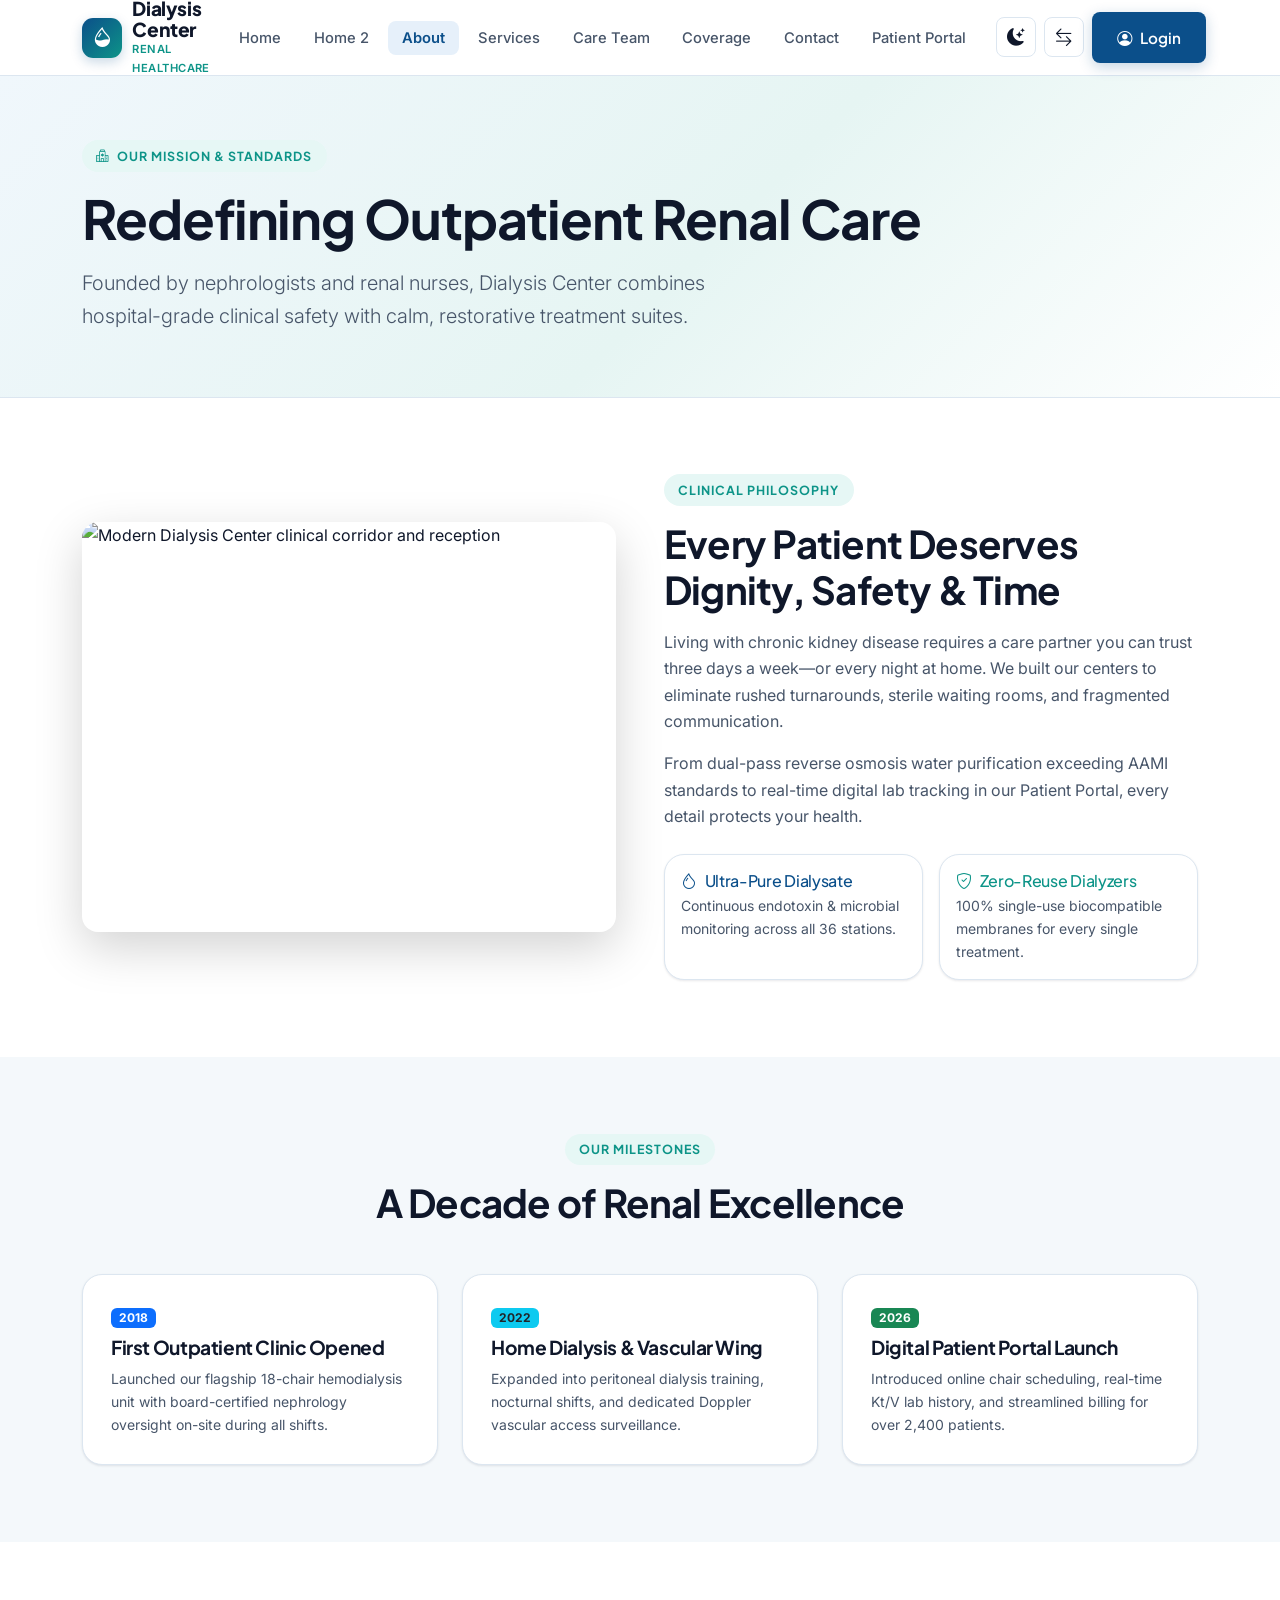
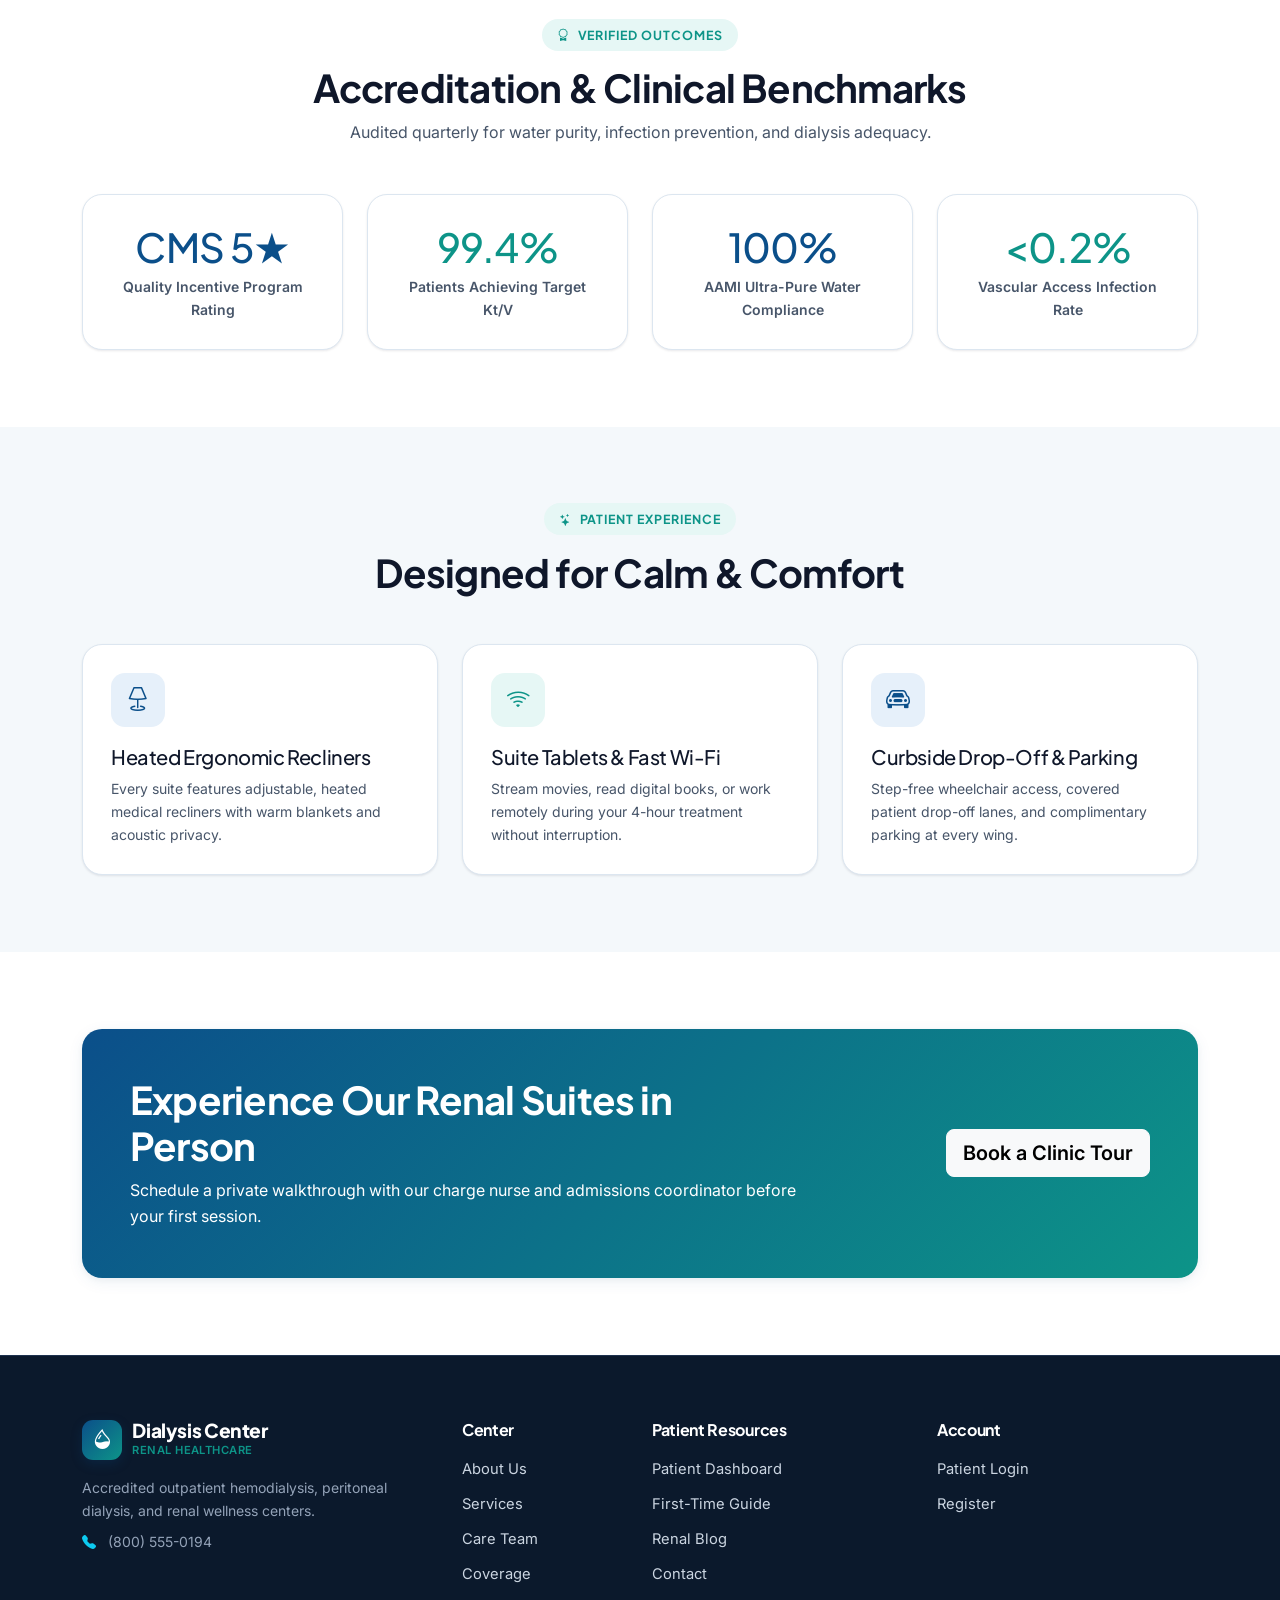
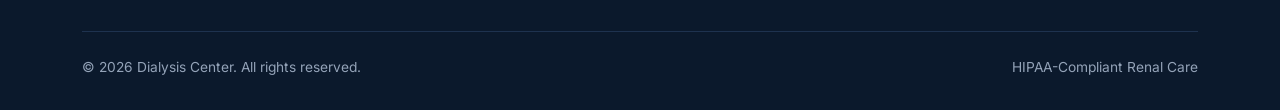
==== about.html @ 507a1071 "Add Dialysis Center website" ====
<!DOCTYPE html>
<html lang="en">

<head>
  <meta charset="UTF-8">
  <meta name="viewport" content="width=device-width, initial-scale=1.0">
  <title>About Us | Dialysis Center</title>
  <meta name="description" content="Learn about Dialysis Center's clinical mission, ultra-pure water filtration standards, infection control, and patient-first renal care facilities.">
  <link rel="icon" type="image/svg+xml" href="assets/images/favicon.svg">

  <link href="https://cdn.jsdelivr.net/npm/bootstrap@5.3.3/dist/css/bootstrap.min.css" rel="stylesheet">
  <link href="https://cdn.jsdelivr.net/npm/bootstrap-icons@1.11.3/font/bootstrap-icons.min.css" rel="stylesheet">
  <link rel="stylesheet" href="assets/css/style.css">
  <link rel="stylesheet" href="assets/css/rtl.css">
</head>

<body>
  <a href="#main-content" class="skip-link">Skip to main content</a>

  <header class="site-navbar">
    <div class="container h-100 d-flex align-items-center justify-content-between gap-3">
      <a href="index.html" class="navbar-brand-wrap">
        <span class="brand-mark"><i class="bi bi-droplet-half"></i></span>
        <span>
          <span class="brand-title d-block">Dialysis Center</span>
          <span class="brand-subtitle">Renal Healthcare</span>
        </span>
      </a>
      <nav class="d-none d-lg-block" aria-label="Primary Navigation">
        <ul class="nav-links-desktop">
          <li><a href="index.html" class="nav-item-link">Home</a></li>
          <li><a href="home2.html" class="nav-item-link">Home 2</a></li>
          <li><a href="about.html" class="nav-item-link active">About</a></li>
          <li><a href="services.html" class="nav-item-link">Services</a></li>
          <li><a href="care-team.html" class="nav-item-link">Care Team</a></li>
          <li><a href="pricing.html" class="nav-item-link">Coverage</a></li>
          <li><a href="contact.html" class="nav-item-link">Contact</a></li>
          <li><a href="patient-dashboard.html" class="nav-item-link">Patient Portal</a></li>
        </ul>
      </nav>
      <div class="d-flex align-items-center gap-2">
        <button type="button" class="icon-btn theme-toggle" aria-label="Toggle color theme"><i class="bi bi-moon-stars-fill"></i></button>
        <button type="button" class="icon-btn rtl-toggle d-none d-sm-inline-flex" aria-label="Toggle RTL"><i class="bi bi-arrow-left-right"></i></button>
        <a href="login.html" class="btn-medical btn-medical-primary d-none d-md-inline-flex"><i class="bi bi-person-circle"></i> Login</a>
        <button type="button" class="icon-btn nav-toggle d-lg-none" aria-label="Open menu"><i class="bi bi-list fs-4"></i></button>
      </div>
    </div>
  </header>

  <div class="drawer-overlay" id="drawerOverlay"></div>
  <aside class="mobile-drawer" id="mobileDrawer" aria-label="Mobile Navigation">
    <div class="d-flex align-items-center justify-content-between pb-3 border-bottom">
      <a href="index.html" class="navbar-brand-wrap"><span class="brand-mark"><i class="bi bi-droplet-half"></i></span><span class="brand-title">Dialysis Center</span></a>
      <button type="button" class="icon-btn drawer-close" aria-label="Close menu"><i class="bi bi-x-lg"></i></button>
    </div>
    <nav class="drawer-nav-list">
      <a href="index.html"><i class="bi bi-house-heart"></i> Home</a>
      <a href="home2.html"><i class="bi bi-house-add"></i> Home 2</a>
      <a href="about.html" class="active"><i class="bi bi-hospital"></i> About Us</a>
      <a href="services.html"><i class="bi bi-heart-pulse"></i> Dialysis Services</a>
      <a href="care-team.html"><i class="bi bi-people"></i> Care Team</a>
      <a href="first-time-guide.html"><i class="bi bi-journal-medical"></i> First-Time Guide</a>
      <a href="pricing.html"><i class="bi bi-shield-check"></i> Insurance &amp; Coverage</a>
      <a href="blog.html"><i class="bi bi-newspaper"></i> Renal Health Blog</a>
      <a href="contact.html"><i class="bi bi-telephone"></i> Contact</a>
      <a href="patient-dashboard.html"><i class="bi bi-speedometer2"></i> Patient Dashboard</a>
    </nav>
    <div class="mt-auto pt-3 border-top d-grid gap-2">
      <a href="login.html" class="btn-medical btn-medical-primary w-100">Patient Login</a>
      <a href="register.html" class="btn-medical btn-medical-outline w-100">Register Account</a>
    </div>
  </aside>

  <main id="main-content">
    <section class="page-banner">
      <div class="container">
        <span class="section-eyebrow"><i class="bi bi-hospital"></i> Our Mission &amp; Standards</span>
        <h1 class="mb-3">Redefining Outpatient Renal Care</h1>
        <p class="lead mb-0" style="max-width: 700px;">
          Founded by nephrologists and renal nurses, Dialysis Center combines hospital-grade clinical safety with calm, restorative treatment suites.
        </p>
      </div>
    </section>

    <section class="section-pad">
      <div class="container">
        <div class="row align-items-center g-5">
          <div class="col-lg-6 reveal">
            <img src="https://images.unsplash.com/photo-1519494026892-80bbd2d6fd0d?auto=format&fit=crop&w=1200&q=80" alt="Modern Dialysis Center clinical corridor and reception" class="rounded-4 shadow-lg w-100" style="height: 410px; object-fit: cover;">
          </div>
          <div class="col-lg-6 reveal">
            <span class="section-eyebrow">Clinical Philosophy</span>
            <h2 class="mb-3">Every Patient Deserves Dignity, Safety &amp; Time</h2>
            <p class="mb-3">
              Living with chronic kidney disease requires a care partner you can trust three days a week—or every night at home. We built our centers to eliminate rushed turnarounds, sterile waiting rooms, and fragmented communication.
            </p>
            <p class="mb-4">
              From dual-pass reverse osmosis water purification exceeding AAMI standards to real-time digital lab tracking in our Patient Portal, every detail protects your health.
            </p>
            <div class="row g-3">
              <div class="col-sm-6">
                <div class="medical-card p-3">
                  <h5 class="h6 mb-1" style="color: var(--brand-blue);"><i class="bi bi-droplet me-2"></i>Ultra-Pure Dialysate</h5>
                  <p class="small mb-0">Continuous endotoxin &amp; microbial monitoring across all 36 stations.</p>
                </div>
              </div>
              <div class="col-sm-6">
                <div class="medical-card p-3">
                  <h5 class="h6 mb-1" style="color: var(--brand-teal);"><i class="bi bi-shield-check me-2"></i>Zero-Reuse Dialyzers</h5>
                  <p class="small mb-0">100% single-use biocompatible membranes for every single treatment.</p>
                </div>
              </div>
            </div>
          </div>
        </div>
      </div>
    </section>

    <section class="section-pad bg-clinical-alt">
      <div class="container">
        <div class="text-center mb-5">
          <span class="section-eyebrow">Our Milestones</span>
          <h2 class="mb-2">A Decade of Renal Excellence</h2>
        </div>
        <div class="row g-4">
          <div class="col-md-4 reveal">
            <div class="medical-card">
              <span class="badge bg-primary mb-2">2018</span>
              <h4>First Outpatient Clinic Opened</h4>
              <p class="small mb-0">Launched our flagship 18-chair hemodialysis unit with board-certified nephrology oversight on-site during all shifts.</p>
            </div>
          </div>
          <div class="col-md-4 reveal">
            <div class="medical-card">
              <span class="badge bg-info text-dark mb-2">2022</span>
              <h4>Home Dialysis &amp; Vascular Wing</h4>
              <p class="small mb-0">Expanded into peritoneal dialysis training, nocturnal shifts, and dedicated Doppler vascular access surveillance.</p>
            </div>
          </div>
          <div class="col-md-4 reveal">
            <div class="medical-card">
              <span class="badge bg-success mb-2">2026</span>
              <h4>Digital Patient Portal Launch</h4>
              <p class="small mb-0">Introduced online chair scheduling, real-time Kt/V lab history, and streamlined billing for over 2,400 patients.</p>
            </div>
          </div>
        </div>
      </div>
    </section>

    <!-- Section: Accreditation & Clinical Quality -->
    <section class="section-pad">
      <div class="container">
        <div class="text-center mb-5">
          <span class="section-eyebrow"><i class="bi bi-award"></i> Verified Outcomes</span>
          <h2 class="mb-2">Accreditation &amp; Clinical Benchmarks</h2>
          <p class="mb-0 mx-auto" style="max-width: 640px;">Audited quarterly for water purity, infection prevention, and dialysis adequacy.</p>
        </div>
        <div class="row g-4 align-items-stretch">
          <div class="col-sm-6 col-lg-3 reveal">
            <div class="medical-card text-center d-flex flex-column justify-content-center h-100">
              <h3 class="h1 mb-1" style="color: var(--brand-blue);">CMS 5★</h3>
              <p class="small fw-semibold mb-0">Quality Incentive Program Rating</p>
            </div>
          </div>
          <div class="col-sm-6 col-lg-3 reveal">
            <div class="medical-card text-center d-flex flex-column justify-content-center h-100">
              <h3 class="h1 mb-1" style="color: var(--brand-teal);">99.4%</h3>
              <p class="small fw-semibold mb-0">Patients Achieving Target Kt/V</p>
            </div>
          </div>
          <div class="col-sm-6 col-lg-3 reveal">
            <div class="medical-card text-center d-flex flex-column justify-content-center h-100">
              <h3 class="h1 mb-1" style="color: var(--brand-blue);">100%</h3>
              <p class="small fw-semibold mb-0">AAMI Ultra-Pure Water Compliance</p>
            </div>
          </div>
          <div class="col-sm-6 col-lg-3 reveal">
            <div class="medical-card text-center d-flex flex-column justify-content-center h-100">
              <h3 class="h1 mb-1" style="color: var(--brand-teal);">&lt;0.2%</h3>
              <p class="small fw-semibold mb-0">Vascular Access Infection Rate</p>
            </div>
          </div>
        </div>
      </div>
    </section>

    <!-- Section: Patient Comfort & Amenities -->
    <section class="section-pad bg-clinical-alt">
      <div class="container">
        <div class="text-center mb-5">
          <span class="section-eyebrow"><i class="bi bi-stars"></i> Patient Experience</span>
          <h2 class="mb-2">Designed for Calm &amp; Comfort</h2>
        </div>
        <div class="row g-4 align-items-stretch">
          <div class="col-md-4 reveal">
            <div class="medical-card d-flex flex-column h-100">
              <div class="icon-box-lg"><i class="bi bi-lamp"></i></div>
              <h4 class="h5 mb-2">Heated Ergonomic Recliners</h4>
              <p class="small mb-0 mt-auto">Every suite features adjustable, heated medical recliners with warm blankets and acoustic privacy.</p>
            </div>
          </div>
          <div class="col-md-4 reveal">
            <div class="medical-card d-flex flex-column h-100">
              <div class="icon-box-lg icon-box-teal"><i class="bi bi-wifi"></i></div>
              <h4 class="h5 mb-2">Suite Tablets &amp; Fast Wi-Fi</h4>
              <p class="small mb-0 mt-auto">Stream movies, read digital books, or work remotely during your 4-hour treatment without interruption.</p>
            </div>
          </div>
          <div class="col-md-4 reveal">
            <div class="medical-card d-flex flex-column h-100">
              <div class="icon-box-lg"><i class="bi bi-car-front"></i></div>
              <h4 class="h5 mb-2">Curbside Drop-Off &amp; Parking</h4>
              <p class="small mb-0 mt-auto">Step-free wheelchair access, covered patient drop-off lanes, and complimentary parking at every wing.</p>
            </div>
          </div>
        </div>
      </div>
    </section>

    <!-- Section: Tour CTA -->
    <section class="section-pad">
      <div class="container">
        <div class="stat-card-highlight p-4 p-md-5">
          <div class="row align-items-center g-4">
            <div class="col-lg-8">
              <h2 class="mb-2">Experience Our Renal Suites in Person</h2>
              <p class="mb-0 opacity-90">Schedule a private walkthrough with our charge nurse and admissions coordinator before your first session.</p>
            </div>
            <div class="col-lg-4 text-lg-end">
              <a href="contact.html" class="btn btn-light btn-lg fw-semibold">Book a Clinic Tour</a>
            </div>
          </div>
        </div>
      </div>
    </section>
  </main>

  <footer class="site-footer">
    <div class="container">
      <div class="row g-4">
        <div class="col-lg-4">
          <a href="index.html" class="navbar-brand-wrap mb-3">
            <span class="brand-mark"><i class="bi bi-droplet-half"></i></span>
            <span><span class="brand-title d-block">Dialysis Center</span><span class="brand-subtitle">Renal Healthcare</span></span>
          </a>
          <p class="small mb-2">Accredited outpatient hemodialysis, peritoneal dialysis, and renal wellness centers.</p>
          <p class="small mb-0"><i class="bi bi-telephone-fill me-2 text-info"></i> (800) 555-0194</p>
        </div>
        <div class="col-6 col-lg-2">
          <h6 class="fw-bold mb-3">Center</h6>
          <ul class="footer-links">
            <li><a href="about.html">About Us</a></li>
            <li><a href="services.html">Services</a></li>
            <li><a href="care-team.html">Care Team</a></li>
            <li><a href="pricing.html">Coverage</a></li>
          </ul>
        </div>
        <div class="col-6 col-lg-3">
          <h6 class="fw-bold mb-3">Patient Resources</h6>
          <ul class="footer-links">
            <li><a href="patient-dashboard.html">Patient Dashboard</a></li>
            <li><a href="first-time-guide.html">First-Time Guide</a></li>
            <li><a href="blog.html">Renal Blog</a></li>
            <li><a href="contact.html">Contact</a></li>
          </ul>
        </div>
        <div class="col-lg-3">
          <h6 class="fw-bold mb-3">Account</h6>
          <ul class="footer-links">
            <li><a href="login.html">Patient Login</a></li>
            <li><a href="register.html">Register</a></li>
          </ul>
        </div>
      </div>
      <div class="footer-bottom d-flex justify-content-between flex-wrap gap-2">
        <span>&copy; 2026 Dialysis Center. All rights reserved.</span>
        <span>HIPAA-Compliant Renal Care</span>
      </div>
    </div>
  </footer>

  <script src="https://cdn.jsdelivr.net/npm/bootstrap@5.3.3/dist/js/bootstrap.bundle.min.js"></script>
  <script src="assets/js/main.js"></script>
</body>
</html>
---- assets/css/style.css ----
/* ==========================================================================
   Dialysis Center - Renal Healthcare & Patient Portal Design System
   Palette: Medical Blue (#0B4F8A) x Calming Teal (#0D9488) x Crisp Clinical White
   Typography: Plus Jakarta Sans (Headings) & Inter (Body / UI)
   ========================================================================== */

@import url('https://fonts.googleapis.com/css2?family=Inter:wght@400;500;600;700&family=Plus+Jakarta+Sans:wght@500;600;700;800&display=swap');

:root {
  /* Light Theme Palette */
  --bg-primary: #FFFFFF;
  --bg-secondary: #F4F8FB;
  --bg-tertiary: #E8F1F8;
  --surface-card: #FFFFFF;
  --surface-elevated: #FFFFFF;

  --text-primary: #0F172A;
  --text-secondary: #475569;
  --text-muted: #64748B;

  --border-color: #DCE6F0;
  --border-strong: #CBD5E1;

  /* Brand Colors */
  --brand-blue: #0B4F8A;
  --brand-blue-hover: #083B68;
  --brand-blue-light: #E6F0FA;
  --brand-teal: #0D9488;
  --brand-teal-hover: #0F766E;
  --brand-teal-light: #E6F7F5;
  --brand-sky: #0284C7;

  /* Gradients */
  --gradient-hero: linear-gradient(135deg, #F0F7FC 0%, #E6F5F3 55%, #FFFFFF 100%);
  --gradient-primary: linear-gradient(135deg, #0B4F8A 0%, #0D9488 100%);
  --gradient-card: linear-gradient(180deg, rgba(11, 79, 138, 0.04) 0%, rgba(13, 148, 136, 0.02) 100%);

  /* Semantic Status */
  --status-success: #059669;
  --status-success-bg: #ECFDF5;
  --status-info: #0284C7;
  --status-info-bg: #F0F9FF;
  --status-warning: #D97706;
  --status-warning-bg: #FFFBEB;
  --status-danger: #DC2626;
  --status-danger-bg: #FEF2F2;

  /* Typography */
  --font-heading: 'Plus Jakarta Sans', system-ui, -apple-system, sans-serif;
  --font-body: 'Inter', system-ui, -apple-system, sans-serif;

  /* Shadows & Radii */
  --shadow-sm: 0 1px 3px rgba(15, 23, 42, 0.06), 0 1px 2px rgba(15, 23, 42, 0.04);
  --shadow-md: 0 4px 16px rgba(11, 79, 138, 0.07), 0 2px 6px rgba(15, 23, 42, 0.04);
  --shadow-lg: 0 16px 40px rgba(11, 79, 138, 0.11), 0 4px 12px rgba(15, 23, 42, 0.05);
  --radius-sm: 8px;
  --radius-md: 14px;
  --radius-lg: 20px;
  --radius-xl: 28px;

  /* Navbar Height */
  --nav-height: 76px;
  --sidebar-width: 272px;
}

[data-theme="dark"] {
  --bg-primary: #0B1220;
  --bg-secondary: #111B2E;
  --bg-tertiary: #17243D;
  --surface-card: #131F35;
  --surface-elevated: #182742;

  --text-primary: #F1F5F9;
  --text-secondary: #94A3B8;
  --text-muted: #64748B;

  --border-color: #22324D;
  --border-strong: #2E4263;

  --brand-blue: #38BDF8;
  --brand-blue-hover: #0EA5E9;
  --brand-blue-light: rgba(56, 189, 248, 0.14);
  --brand-teal: #2DD4BF;
  --brand-teal-hover: #14B8A6;
  --brand-teal-light: rgba(45, 212, 191, 0.14);
  --brand-sky: #38BDF8;

  --gradient-hero: linear-gradient(135deg, #0B1220 0%, #0F1D32 55%, #0D2329 100%);
  --gradient-primary: linear-gradient(135deg, #0284C7 0%, #0D9488 100%);
  --gradient-card: linear-gradient(180deg, rgba(56, 189, 248, 0.06) 0%, rgba(45, 212, 191, 0.03) 100%);

  --status-success: #34D399;
  --status-success-bg: rgba(16, 185, 129, 0.15);
  --status-info: #38BDF8;
  --status-info-bg: rgba(56, 189, 248, 0.15);
  --status-warning: #FBBF24;
  --status-warning-bg: rgba(245, 158, 11, 0.15);
  --status-danger: #F87171;
  --status-danger-bg: rgba(239, 68, 68, 0.15);

  --shadow-sm: 0 1px 3px rgba(0, 0, 0, 0.25);
  --shadow-md: 0 8px 24px rgba(0, 0, 0, 0.35);
  --shadow-lg: 0 20px 48px rgba(0, 0, 0, 0.45);
}

/* Base Reset & Typography */
*,
*::before,
*::after {
  box-sizing: border-box;
}

html {
  scroll-behavior: smooth;
  font-size: 16px;
}

body {
  margin: 0;
  font-family: var(--font-body);
  background-color: var(--bg-primary);
  color: var(--text-primary);
  line-height: 1.65;
  -webkit-font-smoothing: antialiased;
  overflow-x: hidden;
  transition: background-color 0.25s ease, color 0.25s ease;
}

h1, h2, h3, h4, h5, h6,
.font-heading {
  font-family: var(--font-heading);
  color: var(--text-primary);
  font-weight: 700;
  letter-spacing: -0.02em;
  line-height: 1.2;
}

h1 { font-size: clamp(2.15rem, 4.2vw, 3.45rem); }
h2 { font-size: clamp(1.7rem, 3vw, 2.5rem); }
h3 { font-size: clamp(1.25rem, 2vw, 1.6rem); }
h4 { font-size: clamp(1.08rem, 1.5vw, 1.25rem); }

p {
  color: var(--text-secondary);
}

a {
  color: var(--brand-blue);
  text-decoration: none;
  transition: color 0.2s ease;
}

a:hover {
  color: var(--brand-teal);
}

img {
  max-width: 100%;
  display: block;
}

/* Skip Link for Accessibility */
.skip-link {
  position: absolute;
  top: -100px;
  left: 16px;
  z-index: 2000;
  background: var(--brand-blue);
  color: #fff;
  padding: 0.6rem 1.2rem;
  border-radius: var(--radius-sm);
  font-weight: 600;
}
.skip-link:focus {
  top: 16px;
  color: #fff;
}

/* ==========================================================================
   Buttons & Badges
   ========================================================================== */
.btn-medical {
  display: inline-flex;
  align-items: center;
  justify-content: center;
  gap: 0.5rem;
  padding: 0.75rem 1.5rem;
  font-family: var(--font-heading);
  font-weight: 600;
  font-size: 0.95rem;
  border-radius: var(--radius-sm);
  border: 1px solid transparent;
  cursor: pointer;
  transition: all 0.22s cubic-bezier(0.16, 1, 0.3, 1);
  text-decoration: none;
}

.btn-medical-primary {
  background: var(--brand-blue);
  color: #FFFFFF;
  box-shadow: 0 4px 14px rgba(11, 79, 138, 0.24);
}
.btn-medical-primary:hover {
  background: var(--brand-blue-hover);
  color: #FFFFFF;
  transform: translateY(-2px);
  box-shadow: 0 8px 20px rgba(11, 79, 138, 0.32);
}

[data-theme="dark"] .btn-medical-primary {
  background: #0284C7;
  color: #FFFFFF;
}
[data-theme="dark"] .btn-medical-primary:hover {
  background: #0369A1;
}

.btn-medical-teal {
  background: var(--brand-teal);
  color: #FFFFFF;
  box-shadow: 0 4px 14px rgba(13, 148, 136, 0.24);
}
.btn-medical-teal:hover {
  background: var(--brand-teal-hover);
  color: #FFFFFF;
  transform: translateY(-2px);
}
[data-theme="dark"] .btn-medical-teal {
  background: #0D9488;
  color: #FFFFFF;
}

.btn-medical-outline {
  background: transparent;
  color: var(--brand-blue);
  border-color: var(--border-strong);
}
.btn-medical-outline:hover {
  background: var(--brand-blue-light);
  border-color: var(--brand-blue);
  color: var(--brand-blue);
  transform: translateY(-1px);
}

.section-eyebrow {
  display: inline-flex;
  align-items: center;
  gap: 0.5rem;
  padding: 0.35rem 0.9rem;
  border-radius: 999px;
  background: var(--brand-teal-light);
  color: var(--brand-teal);
  font-family: var(--font-heading);
  font-size: 0.78rem;
  font-weight: 700;
  text-transform: uppercase;
  letter-spacing: 0.08em;
  margin-bottom: 0.9rem;
}

/* ==========================================================================
   Navigation Header & Mobile Drawer
   ========================================================================== */
.site-navbar {
  position: sticky;
  top: 0;
  z-index: 1030;
  height: var(--nav-height);
  background: rgba(255, 255, 255, 0.92);
  backdrop-filter: blur(14px);
  -webkit-backdrop-filter: blur(14px);
  border-bottom: 1px solid var(--border-color);
  transition: background-color 0.25s ease, box-shadow 0.25s ease;
}

[data-theme="dark"] .site-navbar {
  background: rgba(11, 18, 32, 0.9);
}

.site-navbar.scrolled {
  box-shadow: var(--shadow-md);
}

.navbar-brand-wrap {
  display: inline-flex;
  align-items: center;
  gap: 0.65rem;
  text-decoration: none;
}

.brand-mark {
  width: 40px;
  height: 40px;
  border-radius: 11px;
  background: var(--gradient-primary);
  display: inline-flex;
  align-items: center;
  justify-content: center;
  color: #FFFFFF;
  font-size: 1.25rem;
  flex-shrink: 0;
  box-shadow: 0 4px 12px rgba(11, 79, 138, 0.22);
}

.brand-title {
  font-family: var(--font-heading);
  font-weight: 800;
  font-size: 1.2rem;
  color: var(--text-primary);
  letter-spacing: -0.02em;
  line-height: 1.1;
}

.brand-subtitle {
  display: block;
  font-size: 0.7rem;
  font-weight: 600;
  color: var(--brand-teal);
  letter-spacing: 0.04em;
  text-transform: uppercase;
}

.nav-links-desktop {
  display: flex;
  align-items: center;
  gap: 0.35rem;
  list-style: none;
  margin: 0;
  padding: 0;
}

.nav-links-desktop .nav-item-link {
  padding: 0.5rem 0.85rem;
  border-radius: var(--radius-sm);
  font-size: 0.92rem;
  font-weight: 500;
  color: var(--text-secondary);
  transition: all 0.2s ease;
  white-space: nowrap;
}

.nav-links-desktop .nav-item-link:hover,
.nav-links-desktop .nav-item-link.active {
  color: var(--brand-blue);
  background: var(--brand-blue-light);
  font-weight: 600;
}

.icon-btn {
  width: 40px;
  height: 40px;
  border-radius: var(--radius-sm);
  border: 1px solid var(--border-color);
  background: var(--surface-card);
  color: var(--text-primary);
  display: inline-flex;
  align-items: center;
  justify-content: center;
  font-size: 1.1rem;
  cursor: pointer;
  transition: all 0.2s ease;
}

.icon-btn:hover {
  border-color: var(--brand-blue);
  color: var(--brand-blue);
  background: var(--brand-blue-light);
}

/* Mobile Drawer */
.drawer-overlay {
  position: fixed;
  inset: 0;
  background: rgba(15, 23, 42, 0.55);
  backdrop-filter: blur(4px);
  z-index: 1040;
  opacity: 0;
  visibility: hidden;
  transition: all 0.25s ease;
}
.drawer-overlay.open {
  opacity: 1;
  visibility: visible;
}

.mobile-drawer {
  position: fixed;
  top: 0;
  right: -320px;
  width: 300px;
  max-width: 85vw;
  height: 100vh;
  background: var(--bg-primary);
  border-left: 1px solid var(--border-color);
  z-index: 1050;
  padding: 1.25rem;
  display: flex;
  flex-direction: column;
  transition: right 0.3s cubic-bezier(0.16, 1, 0.3, 1);
  overflow-y: auto;
}
.mobile-drawer.open {
  right: 0;
}

.drawer-nav-list {
  display: flex;
  flex-direction: column;
  gap: 0.35rem;
  margin-top: 1.25rem;
}

.drawer-nav-list a {
  padding: 0.75rem 1rem;
  border-radius: var(--radius-sm);
  color: var(--text-secondary);
  font-weight: 500;
  display: flex;
  align-items: center;
  gap: 0.65rem;
}
.drawer-nav-list a.active,
.drawer-nav-list a:hover {
  background: var(--brand-blue-light);
  color: var(--brand-blue);
  font-weight: 600;
}

/* ==========================================================================
   Hero Section
   ========================================================================== */
.hero-medical {
  background: var(--gradient-hero);
  position: relative;
  overflow: hidden;
  padding: clamp(3rem, 6vw, 5.5rem) 0;
  border-bottom: 1px solid var(--border-color);
}

.hero-medical::before {
  content: '';
  position: absolute;
  top: -120px;
  right: -120px;
  width: 480px;
  height: 480px;
  border-radius: 50%;
  background: radial-gradient(circle, rgba(13, 148, 136, 0.12) 0%, transparent 70%);
  pointer-events: none;
}

.hero-visual-card {
  position: relative;
  border-radius: var(--radius-xl);
  overflow: hidden;
  box-shadow: var(--shadow-lg);
  border: 1px solid var(--border-color);
  background: var(--surface-card);
}

.hero-visual-card img {
  width: 100%;
  height: clamp(320px, 42vw, 500px);
  object-fit: cover;
}

.hero-floating-badge {
  position: absolute;
  bottom: 1.25rem;
  left: 1.25rem;
  right: 1.25rem;
  background: rgba(255, 255, 255, 0.94);
  backdrop-filter: blur(12px);
  border: 1px solid rgba(255, 255, 255, 0.7);
  border-radius: var(--radius-md);
  padding: 1rem 1.25rem;
  box-shadow: var(--shadow-md);
  display: flex;
  align-items: center;
  justify-content: space-between;
  gap: 1rem;
}

[data-theme="dark"] .hero-floating-badge {
  background: rgba(19, 31, 53, 0.92);
  border-color: var(--border-color);
}

.trust-pill {
  display: inline-flex;
  align-items: center;
  gap: 0.45rem;
  font-size: 0.85rem;
  font-weight: 600;
  color: var(--text-secondary);
}
.trust-pill i {
  color: var(--brand-teal);
  font-size: 1rem;
}

/* ==========================================================================
   Cards, Bento Grid & Feature Sections
   ========================================================================== */
.section-pad {
  padding: clamp(3.5rem, 6vw, 5.5rem) 0;
}

.bg-clinical-alt {
  background-color: var(--bg-secondary);
}

.medical-card {
  background: var(--surface-card);
  border: 1px solid var(--border-color);
  border-radius: var(--radius-lg);
  padding: 1.75rem;
  box-shadow: var(--shadow-sm);
  transition: transform 0.25s ease, box-shadow 0.25s ease, border-color 0.25s ease;
  height: 100%;
}

.medical-card:hover {
  transform: translateY(-4px);
  box-shadow: var(--shadow-lg);
  border-color: var(--brand-teal);
}

.icon-box-lg {
  width: 54px;
  height: 54px;
  border-radius: 14px;
  background: var(--brand-blue-light);
  color: var(--brand-blue);
  display: inline-flex;
  align-items: center;
  justify-content: center;
  font-size: 1.5rem;
  margin-bottom: 1.15rem;
}

.icon-box-teal {
  background: var(--brand-teal-light);
  color: var(--brand-teal);
}

.service-img-wrap {
  border-radius: var(--radius-md);
  overflow: hidden;
  height: 220px;
  margin-bottom: 1.25rem;
}
.service-img-wrap img {
  width: 100%;
  height: 100%;
  object-fit: cover;
  transition: transform 0.4s ease;
}
.medical-card:hover .service-img-wrap img {
  transform: scale(1.04);
}

.team-img-wrap {
  border-radius: var(--radius-md);
  overflow: hidden;
  height: 290px;
  margin-bottom: 1.25rem;
  background: var(--bg-tertiary);
}
.team-img-wrap img {
  width: 100%;
  height: 100%;
  object-fit: cover;
  object-position: top center;
  transition: transform 0.4s ease;
}
.medical-card:hover .team-img-wrap img {
  transform: scale(1.03);
}

.stat-card-highlight {
  background: var(--gradient-primary);
  color: #FFFFFF;
  border-radius: var(--radius-lg);
  padding: 2rem;
  box-shadow: var(--shadow-md);
}
.stat-card-highlight h2,
.stat-card-highlight h3,
.stat-card-highlight p {
  color: #FFFFFF;
}

/* Page Header Banner (Subpages) */
.page-banner {
  background: var(--gradient-hero);
  border-bottom: 1px solid var(--border-color);
  padding: clamp(2.75rem, 5vw, 4.25rem) 0;
}

/* ==========================================================================
   Forms & Auth Pages
   ========================================================================== */
.form-control,
.form-select {
  background-color: var(--surface-card);
  border: 1px solid var(--border-strong);
  color: var(--text-primary);
  border-radius: var(--radius-sm);
  padding: 0.7rem 1rem;
  font-size: 0.95rem;
}

.form-control:focus,
.form-select:focus {
  background-color: var(--surface-card);
  color: var(--text-primary);
  border-color: var(--brand-blue);
  box-shadow: 0 0 0 3px rgba(11, 79, 138, 0.15);
}

.form-label {
  font-weight: 600;
  font-size: 0.88rem;
  color: var(--text-primary);
  margin-bottom: 0.4rem;
}

.auth-wrapper {
  min-height: calc(100vh - var(--nav-height));
  display: flex;
  align-items: center;
  justify-content: center;
  padding: 2.5rem 1rem;
  background: var(--gradient-hero);
}

.auth-card {
  width: 100%;
  max-width: 470px;
  background: var(--surface-card);
  border: 1px solid var(--border-color);
  border-radius: var(--radius-xl);
  padding: clamp(1.75rem, 4vw, 2.5rem);
  box-shadow: var(--shadow-lg);
}

.password-field {
  position: relative;
}
.password-field .form-control {
  padding-right: 2.8rem;
}
.password-toggle {
  position: absolute;
  right: 0.65rem;
  top: 50%;
  transform: translateY(-50%);
  border: none;
  background: transparent;
  color: var(--text-muted);
  cursor: pointer;
  padding: 0.25rem;
}

/* ==========================================================================
   Patient Dashboard Layout
   ========================================================================== */
.dashboard-shell {
  display: flex;
  min-height: 100vh;
  background: var(--bg-secondary);
}

.dashboard-sidebar {
  width: var(--sidebar-width);
  background: var(--surface-card);
  border-right: 1px solid var(--border-color);
  position: fixed;
  top: 0;
  left: 0;
  bottom: 0;
  z-index: 1040;
  display: flex;
  flex-direction: column;
  padding: 1.25rem 1rem;
  transition: transform 0.3s ease;
}

.dash-nav-list {
  display: flex;
  flex-direction: column;
  gap: 0.3rem;
  margin-top: 1.5rem;
  flex: 1;
}

.dash-nav-link {
  display: flex;
  align-items: center;
  gap: 0.75rem;
  padding: 0.72rem 1rem;
  border-radius: var(--radius-sm);
  color: var(--text-secondary);
  font-weight: 500;
  font-size: 0.93rem;
  transition: all 0.2s ease;
  cursor: pointer;
  border: none;
  background: transparent;
  width: 100%;
  text-align: left;
}

.dash-nav-link:hover {
  background: var(--brand-blue-light);
  color: var(--brand-blue);
}

.dash-nav-link.active {
  background: var(--gradient-primary);
  color: #FFFFFF;
  font-weight: 600;
  box-shadow: 0 4px 12px rgba(11, 79, 138, 0.22);
}

.dashboard-main {
  margin-left: var(--sidebar-width);
  flex: 1;
  min-width: 0;
  display: flex;
  flex-direction: column;
}

.dashboard-topbar {
  height: 72px;
  background: var(--surface-card);
  border-bottom: 1px solid var(--border-color);
  padding: 0 1.75rem;
  display: flex;
  align-items: center;
  justify-content: space-between;
  position: sticky;
  top: 0;
  z-index: 1020;
}

.dashboard-content {
  padding: clamp(1.25rem, 2.5vw, 2rem);
}

.dash-view {
  display: none;
  animation: fadeSlideUp 0.25s ease;
}
.dash-view.is-active {
  display: block;
}

@keyframes fadeSlideUp {
  from { opacity: 0; transform: translateY(8px); }
  to { opacity: 1; transform: translateY(0); }
}

.dash-stat-card {
  background: var(--surface-card);
  border: 1px solid var(--border-color);
  border-radius: var(--radius-md);
  padding: 1.35rem;
  box-shadow: var(--shadow-sm);
  height: 100%;
}

.dash-panel {
  background: var(--surface-card);
  border: 1px solid var(--border-color);
  border-radius: var(--radius-md);
  padding: 1.5rem;
  box-shadow: var(--shadow-sm);
}

.status-pill {
  display: inline-flex;
  align-items: center;
  gap: 0.35rem;
  padding: 0.28rem 0.7rem;
  border-radius: 999px;
  font-size: 0.78rem;
  font-weight: 600;
}
.status-pill.completed { background: var(--status-success-bg); color: var(--status-success); }
.status-pill.scheduled { background: var(--status-info-bg); color: var(--status-info); }
.status-pill.pending { background: var(--status-warning-bg); color: var(--status-warning); }
.status-pill.cancelled { background: var(--status-danger-bg); color: var(--status-danger); }

.table-medical {
  color: var(--text-primary);
  margin-bottom: 0;
}
.table-medical thead th {
  background: var(--bg-secondary);
  color: var(--text-secondary);
  font-size: 0.78rem;
  text-transform: uppercase;
  letter-spacing: 0.05em;
  font-weight: 700;
  border-bottom: 1px solid var(--border-color);
  padding: 0.85rem 1rem;
}
.table-medical tbody td {
  padding: 0.95rem 1rem;
  border-bottom: 1px solid var(--border-color);
  vertical-align: middle;
  color: var(--text-primary);
  background: transparent;
}

/* ==========================================================================
   Footer
   ========================================================================== */
.site-footer {
  background: #0B192C;
  color: #CBD5E1;
  padding: 4rem 0 2rem;
  border-top: 1px solid #1E324F;
}

.site-footer h5,
.site-footer h6,
.site-footer .brand-title {
  color: #FFFFFF;
}

.site-footer p {
  color: #94A3B8;
}

.site-footer a {
  color: #CBD5E1;
  font-size: 0.92rem;
}
.site-footer a:hover {
  color: #2DD4BF;
}

.footer-links {
  list-style: none;
  padding: 0;
  margin: 0;
  display: flex;
  flex-direction: column;
  gap: 0.55rem;
}

.footer-bottom {
  border-top: 1px solid #1E324F;
  margin-top: 2.75rem;
  padding-top: 1.5rem;
  font-size: 0.86rem;
  color: #94A3B8;
}

/* ==========================================================================
   Scroll Reveal Animations
   ========================================================================== */
.js .reveal {
  opacity: 0;
  transform: translateY(18px);
  transition: opacity 0.55s ease, transform 0.55s ease;
}
.js .reveal.visible {
  opacity: 1;
  transform: translateY(0);
}

/* ==========================================================================
   Responsive Breakpoints (Mobile 320-425, Tablet 600-820, Laptop 1024+)
   ========================================================================== */
@media (max-width: 1199.98px) {
  .nav-links-desktop .nav-item-link {
    padding: 0.45rem 0.65rem;
    font-size: 0.88rem;
  }
}

@media (max-width: 991.98px) {
  .dashboard-sidebar {
    transform: translateX(-100%);
  }
  .dashboard-sidebar.open {
    transform: translateX(0);
    box-shadow: var(--shadow-lg);
  }
  .dashboard-main {
    margin-left: 0;
  }
}

@media (max-width: 575.98px) {
  .hero-floating-badge {
    flex-direction: column;
    align-items: flex-start;
  }
  .dashboard-topbar {
    padding: 0 1rem;
  }
}

.hero-shift-card {
  position: relative;
  z-index: 2;
  margin-top: -3.5rem;
  margin-left: 1.25rem;
  margin-right: 1.25rem;
}

@media (max-width: 767.98px) {
  .hero-shift-card {
    margin-top: 1rem;
    margin-left: 0;
    margin-right: 0;
  }
}
---- assets/css/rtl.css ----
/* Dialysis Center - RTL Support */
[dir="rtl"] {
  direction: rtl;
  text-align: right;
}

[dir="rtl"] .mobile-drawer {
  right: auto;
  left: -320px;
  border-left: none;
  border-right: 1px solid var(--border-color);
}
[dir="rtl"] .mobile-drawer.open {
  left: 0;
  right: auto;
}

[dir="rtl"] .dashboard-sidebar {
  left: auto;
  right: 0;
  border-right: none;
  border-left: 1px solid var(--border-color);
}
[dir="rtl"] .dashboard-main {
  margin-left: 0;
  margin-right: var(--sidebar-width);
}
[dir="rtl"] .dash-nav-link {
  text-align: right;
}

[dir="rtl"] .password-field .form-control {
  padding-right: 1rem;
  padding-left: 2.8rem;
}
[dir="rtl"] .password-toggle {
  right: auto;
  left: 0.65rem;
}

@media (max-width: 991.98px) {
  [dir="rtl"] .dashboard-sidebar {
    transform: translateX(100%);
  }
  [dir="rtl"] .dashboard-sidebar.open {
    transform: translateX(0);
  }
  [dir="rtl"] .dashboard-main {
    margin-right: 0;
  }
}
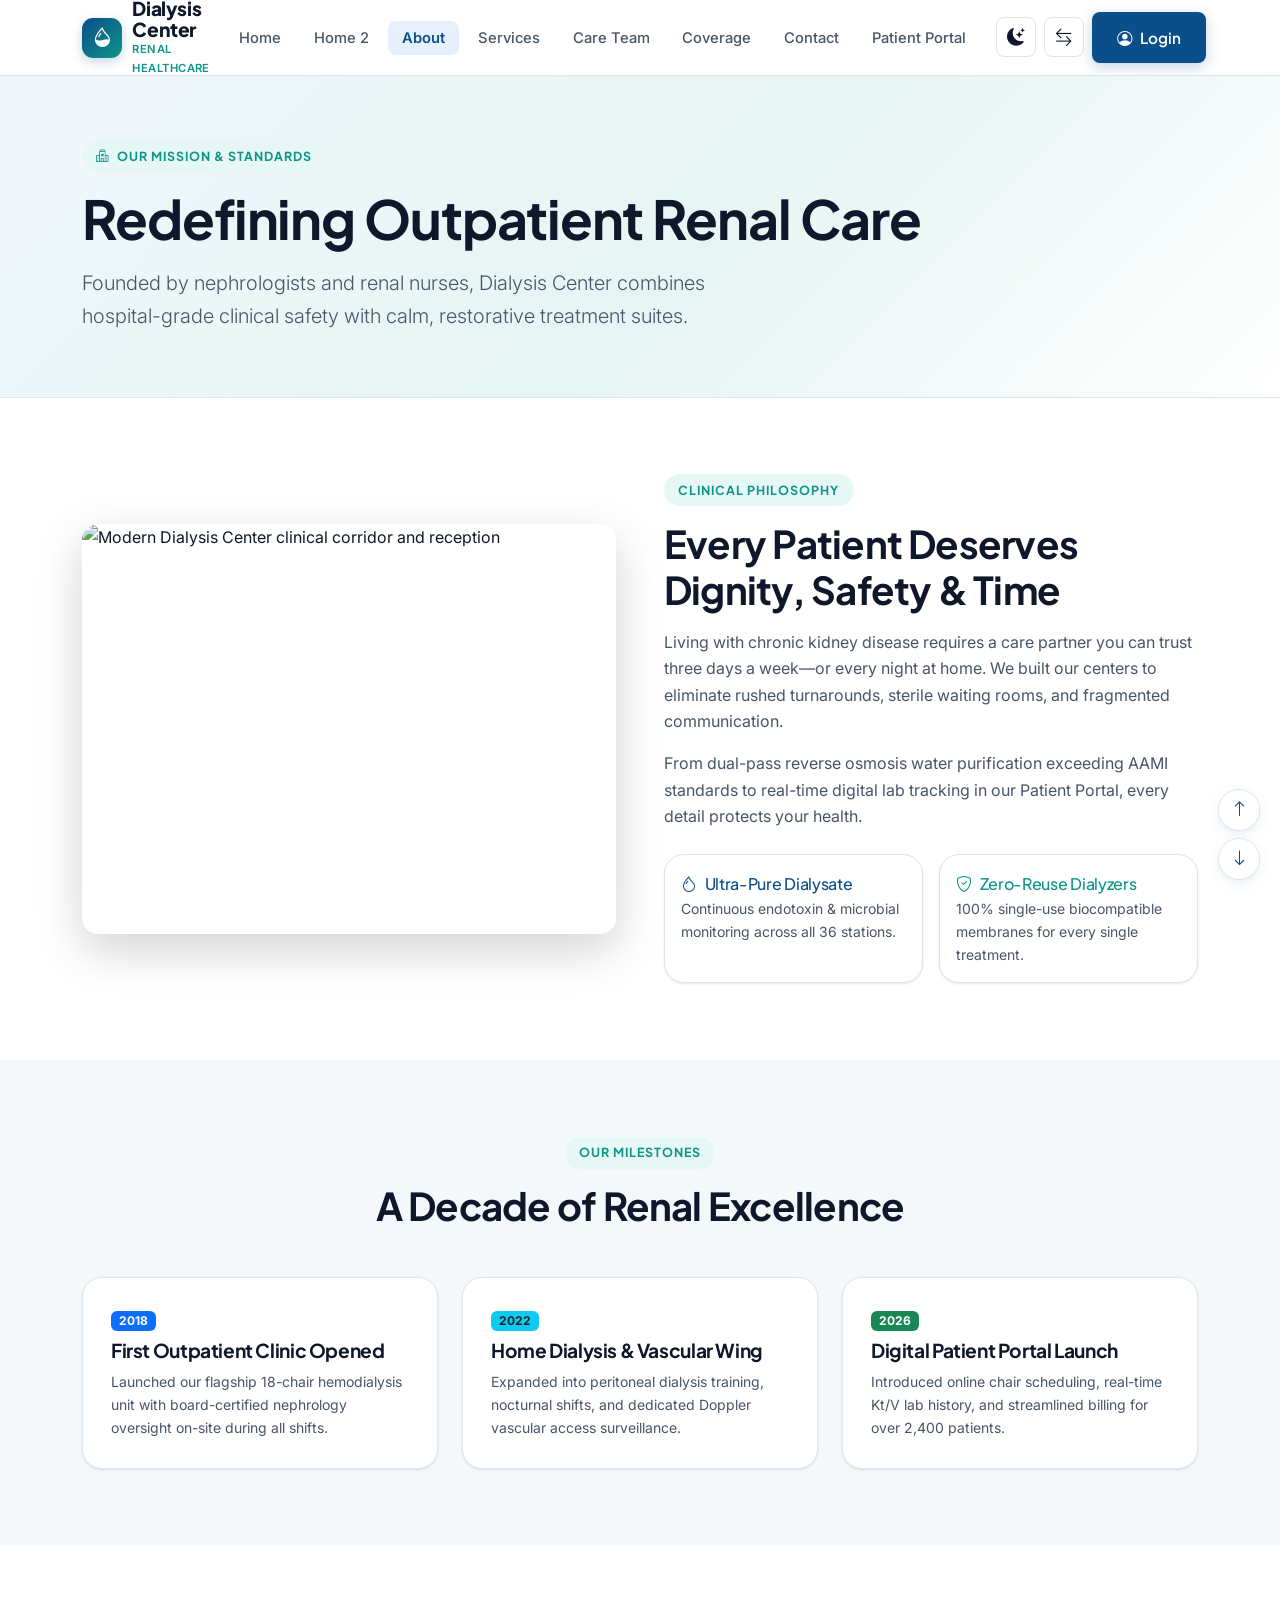
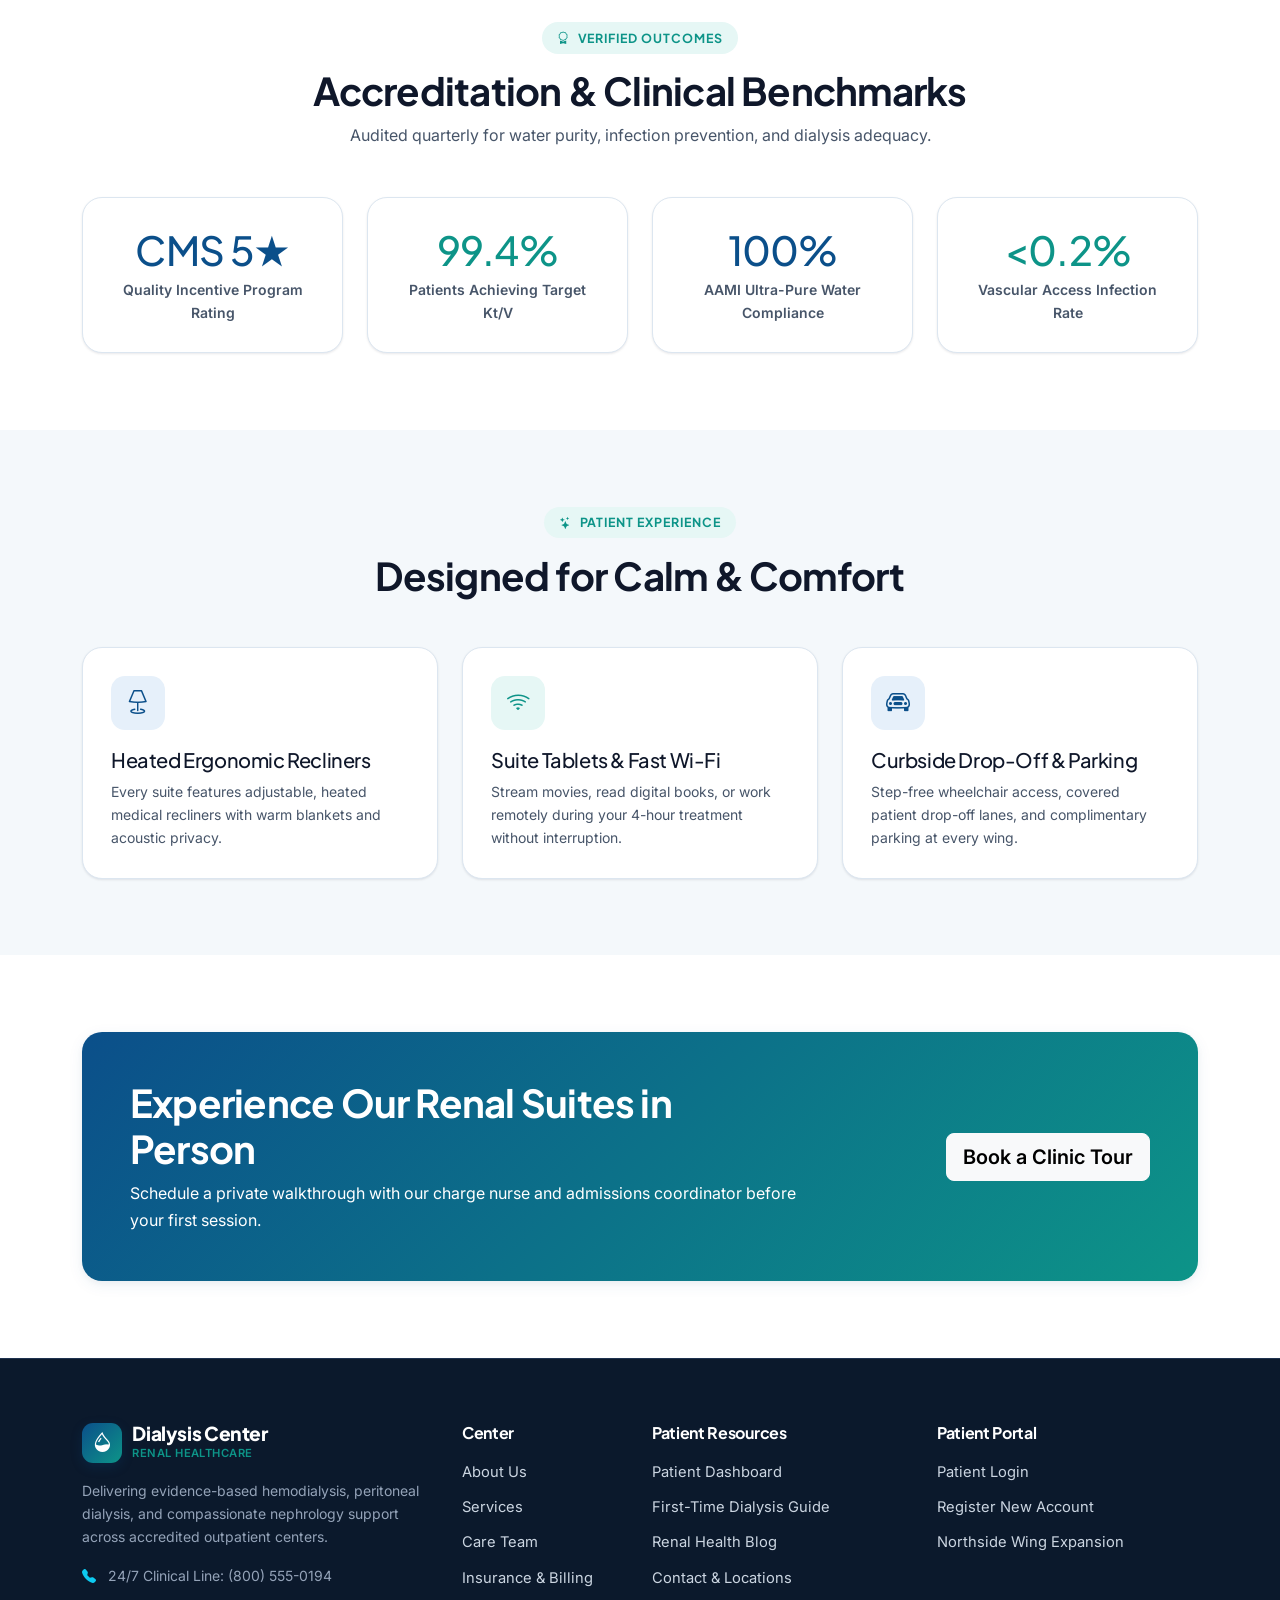
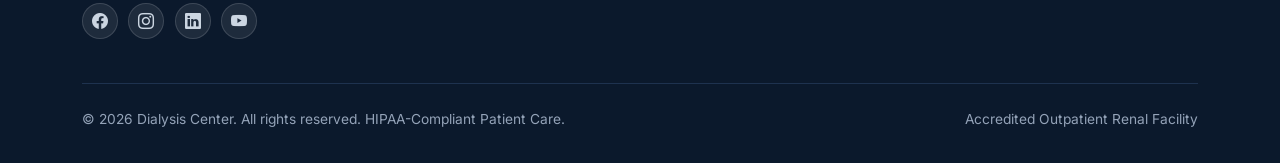
==== commit d37c2c90: "Update UI alignment, dark mode contrast, RTL fixes, and images" ====
--- a/about.html
+++ b/about.html
@@ -5,7 +5,8 @@
   <meta charset="UTF-8">
   <meta name="viewport" content="width=device-width, initial-scale=1.0">
   <title>About Us | Dialysis Center</title>
-  <meta name="description" content="Learn about Dialysis Center's clinical mission, ultra-pure water filtration standards, infection control, and patient-first renal care facilities.">
+  <meta name="description"
+    content="Learn about Dialysis Center's clinical mission, ultra-pure water filtration standards, infection control, and patient-first renal care facilities.">
   <link rel="icon" type="image/svg+xml" href="assets/images/favicon.svg">
 
   <link href="https://cdn.jsdelivr.net/npm/bootstrap@5.3.3/dist/css/bootstrap.min.css" rel="stylesheet">
@@ -26,7 +27,7 @@
           <span class="brand-subtitle">Renal Healthcare</span>
         </span>
       </a>
-      <nav class="d-none d-lg-block" aria-label="Primary Navigation">
+      <nav class="d-none d-xl-block" aria-label="Primary Navigation">
         <ul class="nav-links-desktop">
           <li><a href="index.html" class="nav-item-link">Home</a></li>
           <li><a href="home2.html" class="nav-item-link">Home 2</a></li>
@@ -39,10 +40,14 @@
         </ul>
       </nav>
       <div class="d-flex align-items-center gap-2">
-        <button type="button" class="icon-btn theme-toggle" aria-label="Toggle color theme"><i class="bi bi-moon-stars-fill"></i></button>
-        <button type="button" class="icon-btn rtl-toggle d-none d-sm-inline-flex" aria-label="Toggle RTL"><i class="bi bi-arrow-left-right"></i></button>
-        <a href="login.html" class="btn-medical btn-medical-primary d-none d-md-inline-flex"><i class="bi bi-person-circle"></i> Login</a>
-        <button type="button" class="icon-btn nav-toggle d-lg-none" aria-label="Open menu"><i class="bi bi-list fs-4"></i></button>
+        <button type="button" class="icon-btn theme-toggle" aria-label="Toggle color theme"><i
+            class="bi bi-moon-stars-fill"></i></button>
+        <button type="button" class="icon-btn rtl-toggle" aria-label="Toggle RTL"><i
+            class="bi bi-arrow-left-right"></i></button>
+        <a href="login.html" class="btn-medical btn-medical-primary d-none d-xl-inline-flex"><i
+            class="bi bi-person-circle"></i> Login</a>
+        <button type="button" class="icon-btn nav-toggle d-xl-none" aria-label="Open menu"><i
+            class="bi bi-list fs-4"></i></button>
       </div>
     </div>
   </header>
@@ -50,20 +55,19 @@
   <div class="drawer-overlay" id="drawerOverlay"></div>
   <aside class="mobile-drawer" id="mobileDrawer" aria-label="Mobile Navigation">
     <div class="d-flex align-items-center justify-content-between pb-3 border-bottom">
-      <a href="index.html" class="navbar-brand-wrap"><span class="brand-mark"><i class="bi bi-droplet-half"></i></span><span class="brand-title">Dialysis Center</span></a>
+      <a href="index.html" class="navbar-brand-wrap"><span class="brand-mark"><i
+            class="bi bi-droplet-half"></i></span><span class="brand-title">Dialysis Center</span></a>
       <button type="button" class="icon-btn drawer-close" aria-label="Close menu"><i class="bi bi-x-lg"></i></button>
     </div>
     <nav class="drawer-nav-list">
       <a href="index.html"><i class="bi bi-house-heart"></i> Home</a>
       <a href="home2.html"><i class="bi bi-house-add"></i> Home 2</a>
-      <a href="about.html" class="active"><i class="bi bi-hospital"></i> About Us</a>
-      <a href="services.html"><i class="bi bi-heart-pulse"></i> Dialysis Services</a>
+      <a href="about.html" class="active"><i class="bi bi-hospital"></i> About</a>
+      <a href="services.html"><i class="bi bi-heart-pulse"></i> Services</a>
       <a href="care-team.html"><i class="bi bi-people"></i> Care Team</a>
-      <a href="first-time-guide.html"><i class="bi bi-journal-medical"></i> First-Time Guide</a>
-      <a href="pricing.html"><i class="bi bi-shield-check"></i> Insurance &amp; Coverage</a>
-      <a href="blog.html"><i class="bi bi-newspaper"></i> Renal Health Blog</a>
+      <a href="pricing.html"><i class="bi bi-shield-check"></i> Coverage</a>
       <a href="contact.html"><i class="bi bi-telephone"></i> Contact</a>
-      <a href="patient-dashboard.html"><i class="bi bi-speedometer2"></i> Patient Dashboard</a>
+      <a href="patient-dashboard.html"><i class="bi bi-speedometer2"></i> Patient Portal</a>
     </nav>
     <div class="mt-auto pt-3 border-top d-grid gap-2">
       <a href="login.html" class="btn-medical btn-medical-primary w-100">Patient Login</a>
@@ -77,7 +81,8 @@
         <span class="section-eyebrow"><i class="bi bi-hospital"></i> Our Mission &amp; Standards</span>
         <h1 class="mb-3">Redefining Outpatient Renal Care</h1>
         <p class="lead mb-0" style="max-width: 700px;">
-          Founded by nephrologists and renal nurses, Dialysis Center combines hospital-grade clinical safety with calm, restorative treatment suites.
+          Founded by nephrologists and renal nurses, Dialysis Center combines hospital-grade clinical safety with calm,
+          restorative treatment suites.
         </p>
       </div>
     </section>
@@ -86,27 +91,34 @@
       <div class="container">
         <div class="row align-items-center g-5">
           <div class="col-lg-6 reveal">
-            <img src="https://images.unsplash.com/photo-1519494026892-80bbd2d6fd0d?auto=format&fit=crop&w=1200&q=80" alt="Modern Dialysis Center clinical corridor and reception" class="rounded-4 shadow-lg w-100" style="height: 410px; object-fit: cover;">
+            <img src="https://images.unsplash.com/photo-1519494026892-80bbd2d6fd0d?auto=format&fit=crop&w=1200&q=80"
+              alt="Modern Dialysis Center clinical corridor and reception" class="rounded-4 shadow-lg w-100"
+              style="height: 410px; object-fit: cover;">
           </div>
           <div class="col-lg-6 reveal">
             <span class="section-eyebrow">Clinical Philosophy</span>
             <h2 class="mb-3">Every Patient Deserves Dignity, Safety &amp; Time</h2>
             <p class="mb-3">
-              Living with chronic kidney disease requires a care partner you can trust three days a week—or every night at home. We built our centers to eliminate rushed turnarounds, sterile waiting rooms, and fragmented communication.
+              Living with chronic kidney disease requires a care partner you can trust three days a week—or every night
+              at home. We built our centers to eliminate rushed turnarounds, sterile waiting rooms, and fragmented
+              communication.
             </p>
             <p class="mb-4">
-              From dual-pass reverse osmosis water purification exceeding AAMI standards to real-time digital lab tracking in our Patient Portal, every detail protects your health.
+              From dual-pass reverse osmosis water purification exceeding AAMI standards to real-time digital lab
+              tracking in our Patient Portal, every detail protects your health.
             </p>
             <div class="row g-3">
               <div class="col-sm-6">
                 <div class="medical-card p-3">
-                  <h5 class="h6 mb-1" style="color: var(--brand-blue);"><i class="bi bi-droplet me-2"></i>Ultra-Pure Dialysate</h5>
+                  <h5 class="h6 mb-1 d-inline-flex align-items-center gap-2" style="color: var(--brand-blue);"><i class="bi bi-droplet"></i>Ultra-Pure
+                    Dialysate</h5>
                   <p class="small mb-0">Continuous endotoxin &amp; microbial monitoring across all 36 stations.</p>
                 </div>
               </div>
               <div class="col-sm-6">
                 <div class="medical-card p-3">
-                  <h5 class="h6 mb-1" style="color: var(--brand-teal);"><i class="bi bi-shield-check me-2"></i>Zero-Reuse Dialyzers</h5>
+                  <h5 class="h6 mb-1 d-inline-flex align-items-center gap-2" style="color: var(--brand-teal);"><i
+                      class="bi bi-shield-check"></i>Zero-Reuse Dialyzers</h5>
                   <p class="small mb-0">100% single-use biocompatible membranes for every single treatment.</p>
                 </div>
               </div>
@@ -127,21 +139,24 @@
             <div class="medical-card">
               <span class="badge bg-primary mb-2">2018</span>
               <h4>First Outpatient Clinic Opened</h4>
-              <p class="small mb-0">Launched our flagship 18-chair hemodialysis unit with board-certified nephrology oversight on-site during all shifts.</p>
+              <p class="small mb-0">Launched our flagship 18-chair hemodialysis unit with board-certified nephrology
+                oversight on-site during all shifts.</p>
             </div>
           </div>
           <div class="col-md-4 reveal">
             <div class="medical-card">
               <span class="badge bg-info text-dark mb-2">2022</span>
               <h4>Home Dialysis &amp; Vascular Wing</h4>
-              <p class="small mb-0">Expanded into peritoneal dialysis training, nocturnal shifts, and dedicated Doppler vascular access surveillance.</p>
+              <p class="small mb-0">Expanded into peritoneal dialysis training, nocturnal shifts, and dedicated Doppler
+                vascular access surveillance.</p>
             </div>
           </div>
           <div class="col-md-4 reveal">
             <div class="medical-card">
               <span class="badge bg-success mb-2">2026</span>
               <h4>Digital Patient Portal Launch</h4>
-              <p class="small mb-0">Introduced online chair scheduling, real-time Kt/V lab history, and streamlined billing for over 2,400 patients.</p>
+              <p class="small mb-0">Introduced online chair scheduling, real-time Kt/V lab history, and streamlined
+                billing for over 2,400 patients.</p>
             </div>
           </div>
         </div>
@@ -154,7 +169,8 @@
         <div class="text-center mb-5">
           <span class="section-eyebrow"><i class="bi bi-award"></i> Verified Outcomes</span>
           <h2 class="mb-2">Accreditation &amp; Clinical Benchmarks</h2>
-          <p class="mb-0 mx-auto" style="max-width: 640px;">Audited quarterly for water purity, infection prevention, and dialysis adequacy.</p>
+          <p class="mb-0 mx-auto" style="max-width: 640px;">Audited quarterly for water purity, infection prevention,
+            and dialysis adequacy.</p>
         </div>
         <div class="row g-4 align-items-stretch">
           <div class="col-sm-6 col-lg-3 reveal">
@@ -197,21 +213,24 @@
             <div class="medical-card d-flex flex-column h-100">
               <div class="icon-box-lg"><i class="bi bi-lamp"></i></div>
               <h4 class="h5 mb-2">Heated Ergonomic Recliners</h4>
-              <p class="small mb-0 mt-auto">Every suite features adjustable, heated medical recliners with warm blankets and acoustic privacy.</p>
+              <p class="small mb-0 mt-auto">Every suite features adjustable, heated medical recliners with warm blankets
+                and acoustic privacy.</p>
             </div>
           </div>
           <div class="col-md-4 reveal">
             <div class="medical-card d-flex flex-column h-100">
               <div class="icon-box-lg icon-box-teal"><i class="bi bi-wifi"></i></div>
               <h4 class="h5 mb-2">Suite Tablets &amp; Fast Wi-Fi</h4>
-              <p class="small mb-0 mt-auto">Stream movies, read digital books, or work remotely during your 4-hour treatment without interruption.</p>
+              <p class="small mb-0 mt-auto">Stream movies, read digital books, or work remotely during your 4-hour
+                treatment without interruption.</p>
             </div>
           </div>
           <div class="col-md-4 reveal">
             <div class="medical-card d-flex flex-column h-100">
               <div class="icon-box-lg"><i class="bi bi-car-front"></i></div>
               <h4 class="h5 mb-2">Curbside Drop-Off &amp; Parking</h4>
-              <p class="small mb-0 mt-auto">Step-free wheelchair access, covered patient drop-off lanes, and complimentary parking at every wing.</p>
+              <p class="small mb-0 mt-auto">Step-free wheelchair access, covered patient drop-off lanes, and
+                complimentary parking at every wing.</p>
             </div>
           </div>
         </div>
@@ -225,7 +244,8 @@
           <div class="row align-items-center g-4">
             <div class="col-lg-8">
               <h2 class="mb-2">Experience Our Renal Suites in Person</h2>
-              <p class="mb-0 opacity-90">Schedule a private walkthrough with our charge nurse and admissions coordinator before your first session.</p>
+              <p class="mb-0 opacity-90">Schedule a private walkthrough with our charge nurse and admissions coordinator
+                before your first session.</p>
             </div>
             <div class="col-lg-4 text-lg-end">
               <a href="contact.html" class="btn btn-light btn-lg fw-semibold">Book a Clinic Tour</a>
@@ -242,40 +262,59 @@
         <div class="col-lg-4">
           <a href="index.html" class="navbar-brand-wrap mb-3">
             <span class="brand-mark"><i class="bi bi-droplet-half"></i></span>
-            <span><span class="brand-title d-block">Dialysis Center</span><span class="brand-subtitle">Renal Healthcare</span></span>
+            <span>
+              <span class="brand-title d-block">Dialysis Center</span>
+              <span class="brand-subtitle">Renal Healthcare</span>
+            </span>
           </a>
-          <p class="small mb-2">Accredited outpatient hemodialysis, peritoneal dialysis, and renal wellness centers.</p>
-          <p class="small mb-0"><i class="bi bi-telephone-fill me-2 text-info"></i> (800) 555-0194</p>
-        </div>
-        <div class="col-6 col-lg-2">
+          <p class="small mb-3">
+            Delivering evidence-based hemodialysis, peritoneal dialysis, and compassionate nephrology support across
+            accredited outpatient centers.
+          </p>
+          <p class="small mb-3"><i class="bi bi-telephone-fill me-2 text-info"></i> 24/7 Clinical Line: (800) 555-0194
+          </p>
+          <div class="footer-social">
+            <a href="#" aria-label="Facebook"><i class="bi bi-facebook"></i></a>
+            <a href="#" aria-label="Instagram"><i class="bi bi-instagram"></i></a>
+            <a href="#" aria-label="LinkedIn"><i class="bi bi-linkedin"></i></a>
+            <a href="#" aria-label="YouTube"><i class="bi bi-youtube"></i></a>
+          </div>
+        </div>
+
+        <div class="col-12 col-sm-4 col-lg-2">
           <h6 class="fw-bold mb-3">Center</h6>
           <ul class="footer-links">
             <li><a href="about.html">About Us</a></li>
             <li><a href="services.html">Services</a></li>
             <li><a href="care-team.html">Care Team</a></li>
-            <li><a href="pricing.html">Coverage</a></li>
+            <li><a href="pricing.html">Insurance &amp; Billing</a></li>
           </ul>
         </div>
-        <div class="col-6 col-lg-3">
+
+        <div class="col-12 col-sm-4 col-lg-3">
           <h6 class="fw-bold mb-3">Patient Resources</h6>
           <ul class="footer-links">
             <li><a href="patient-dashboard.html">Patient Dashboard</a></li>
-            <li><a href="first-time-guide.html">First-Time Guide</a></li>
-            <li><a href="blog.html">Renal Blog</a></li>
-            <li><a href="contact.html">Contact</a></li>
+            <li><a href="first-time-guide.html">First-Time Dialysis Guide</a></li>
+            <li><a href="blog.html">Renal Health Blog</a></li>
+            <li><a href="contact.html">Contact &amp; Locations</a></li>
           </ul>
         </div>
-        <div class="col-lg-3">
-          <h6 class="fw-bold mb-3">Account</h6>
+
+        <div class="col-12 col-sm-4 col-lg-3">
+          <h6 class="fw-bold mb-3">Patient Portal</h6>
           <ul class="footer-links">
             <li><a href="login.html">Patient Login</a></li>
-            <li><a href="register.html">Register</a></li>
+            <li><a href="register.html">Register New Account</a></li>
+            <li><a href="coming-soon.html">Northside Wing Expansion</a></li>
           </ul>
         </div>
       </div>
-      <div class="footer-bottom d-flex justify-content-between flex-wrap gap-2">
-        <span>&copy; 2026 Dialysis Center. All rights reserved.</span>
-        <span>HIPAA-Compliant Renal Care</span>
+
+      <div
+        class="footer-bottom d-flex flex-column flex-sm-row justify-content-between align-items-center text-center text-sm-start gap-2">
+        <span>&copy; 2026 Dialysis Center. All rights reserved. HIPAA-Compliant Patient Care.</span>
+        <span>Accredited Outpatient Renal Facility</span>
       </div>
     </div>
   </footer>
@@ -283,4 +322,5 @@
   <script src="https://cdn.jsdelivr.net/npm/bootstrap@5.3.3/dist/js/bootstrap.bundle.min.js"></script>
   <script src="assets/js/main.js"></script>
 </body>
-</html>
+
+</html>
--- a/assets/css/style.css
+++ b/assets/css/style.css
@@ -101,6 +101,33 @@
   --shadow-sm: 0 1px 3px rgba(0, 0, 0, 0.25);
   --shadow-md: 0 8px 24px rgba(0, 0, 0, 0.35);
   --shadow-lg: 0 20px 48px rgba(0, 0, 0, 0.45);
+  --bs-body-color: #F1F5F9;
+  --bs-secondary-color: #CBD5E1;
+  --bs-border-color: #22324D;
+}
+
+[data-theme="dark"] .text-muted {
+  color: #CBD5E1 !important;
+}
+
+[data-theme="dark"] .accordion-item {
+  border-color: var(--border-color);
+  color: var(--text-primary);
+}
+
+[data-theme="dark"] .accordion-button {
+  color: var(--text-primary);
+  box-shadow: none;
+}
+
+[data-theme="dark"] .accordion-button:not(.collapsed) {
+  color: var(--brand-teal);
+  background-color: transparent;
+  box-shadow: none;
+}
+
+[data-theme="dark"] .accordion-button::after {
+  filter: invert(1) brightness(1.8);
 }
 
 /* Base Reset & Typography */
@@ -571,7 +598,7 @@
   width: 100%;
   height: 100%;
   object-fit: cover;
-  object-position: top center;
+  object-position: center 20%;
   transition: transform 0.4s ease;
 }
 .medical-card:hover .team-img-wrap img {
@@ -609,6 +636,21 @@
   border-radius: var(--radius-sm);
   padding: 0.7rem 1rem;
   font-size: 0.95rem;
+}
+
+.form-control::placeholder {
+  color: var(--text-secondary);
+  opacity: 0.85;
+}
+
+[data-theme="dark"] .form-control::placeholder {
+  color: #94A3B8 !important;
+  opacity: 1;
+}
+
+[data-theme="dark"] .form-select option {
+  background-color: var(--surface-card);
+  color: var(--text-primary);
 }
 
 .form-control:focus,
@@ -860,6 +902,67 @@
   color: #94A3B8;
 }
 
+.footer-social {
+  display: flex;
+  align-items: center;
+  gap: 0.65rem;
+}
+.footer-social a {
+  width: 36px;
+  height: 36px;
+  border-radius: 50%;
+  display: inline-flex;
+  align-items: center;
+  justify-content: center;
+  background: rgba(255, 255, 255, 0.08);
+  border: 1px solid rgba(255, 255, 255, 0.14);
+  color: #CBD5E1;
+  font-size: 1rem;
+  transition: background-color 0.2s ease, border-color 0.2s ease, color 0.2s ease, transform 0.2s ease;
+}
+.footer-social a:hover {
+  background: var(--brand-teal);
+  border-color: var(--brand-teal);
+  color: #FFFFFF;
+  transform: translateY(-2px);
+}
+
+/* ==========================================================================
+   Floating Top / Bottom Scroll Controls
+   ========================================================================== */
+.scroll-nav-floating {
+  position: fixed;
+  right: 1.25rem;
+  bottom: 1.25rem;
+  z-index: 1050;
+  display: flex;
+  flex-direction: column;
+  gap: 0.45rem;
+}
+
+.scroll-nav-btn {
+  width: 42px;
+  height: 42px;
+  border-radius: 50%;
+  border: 1px solid var(--border-color);
+  background: var(--surface-card);
+  color: var(--brand-blue);
+  box-shadow: var(--shadow-md);
+  display: inline-flex;
+  align-items: center;
+  justify-content: center;
+  font-size: 1.05rem;
+  cursor: pointer;
+  transition: background-color 0.2s ease, color 0.2s ease, border-color 0.2s ease, transform 0.2s ease;
+}
+
+.scroll-nav-btn:hover {
+  background: var(--brand-blue);
+  border-color: var(--brand-blue);
+  color: #FFFFFF;
+  transform: translateY(-2px);
+}
+
 /* ==========================================================================
    Scroll Reveal Animations
    ========================================================================== */
@@ -883,7 +986,7 @@
   }
 }
 
-@media (max-width: 991.98px) {
+@media (max-width: 1199.98px) {
   .dashboard-sidebar {
     transform: translateX(-100%);
   }
--- a/assets/css/rtl.css
+++ b/assets/css/rtl.css
@@ -10,6 +10,7 @@
   border-left: none;
   border-right: 1px solid var(--border-color);
 }
+
 [dir="rtl"] .mobile-drawer.open {
   left: 0;
   right: auto;
@@ -21,10 +22,12 @@
   border-right: none;
   border-left: 1px solid var(--border-color);
 }
+
 [dir="rtl"] .dashboard-main {
   margin-left: 0;
   margin-right: var(--sidebar-width);
 }
+
 [dir="rtl"] .dash-nav-link {
   text-align: right;
 }
@@ -33,19 +36,22 @@
   padding-right: 1rem;
   padding-left: 2.8rem;
 }
+
 [dir="rtl"] .password-toggle {
   right: auto;
   left: 0.65rem;
 }
 
-@media (max-width: 991.98px) {
+@media (max-width: 1199.98px) {
   [dir="rtl"] .dashboard-sidebar {
     transform: translateX(100%);
   }
+
   [dir="rtl"] .dashboard-sidebar.open {
     transform: translateX(0);
   }
+
   [dir="rtl"] .dashboard-main {
     margin-right: 0;
   }
-}
+}
